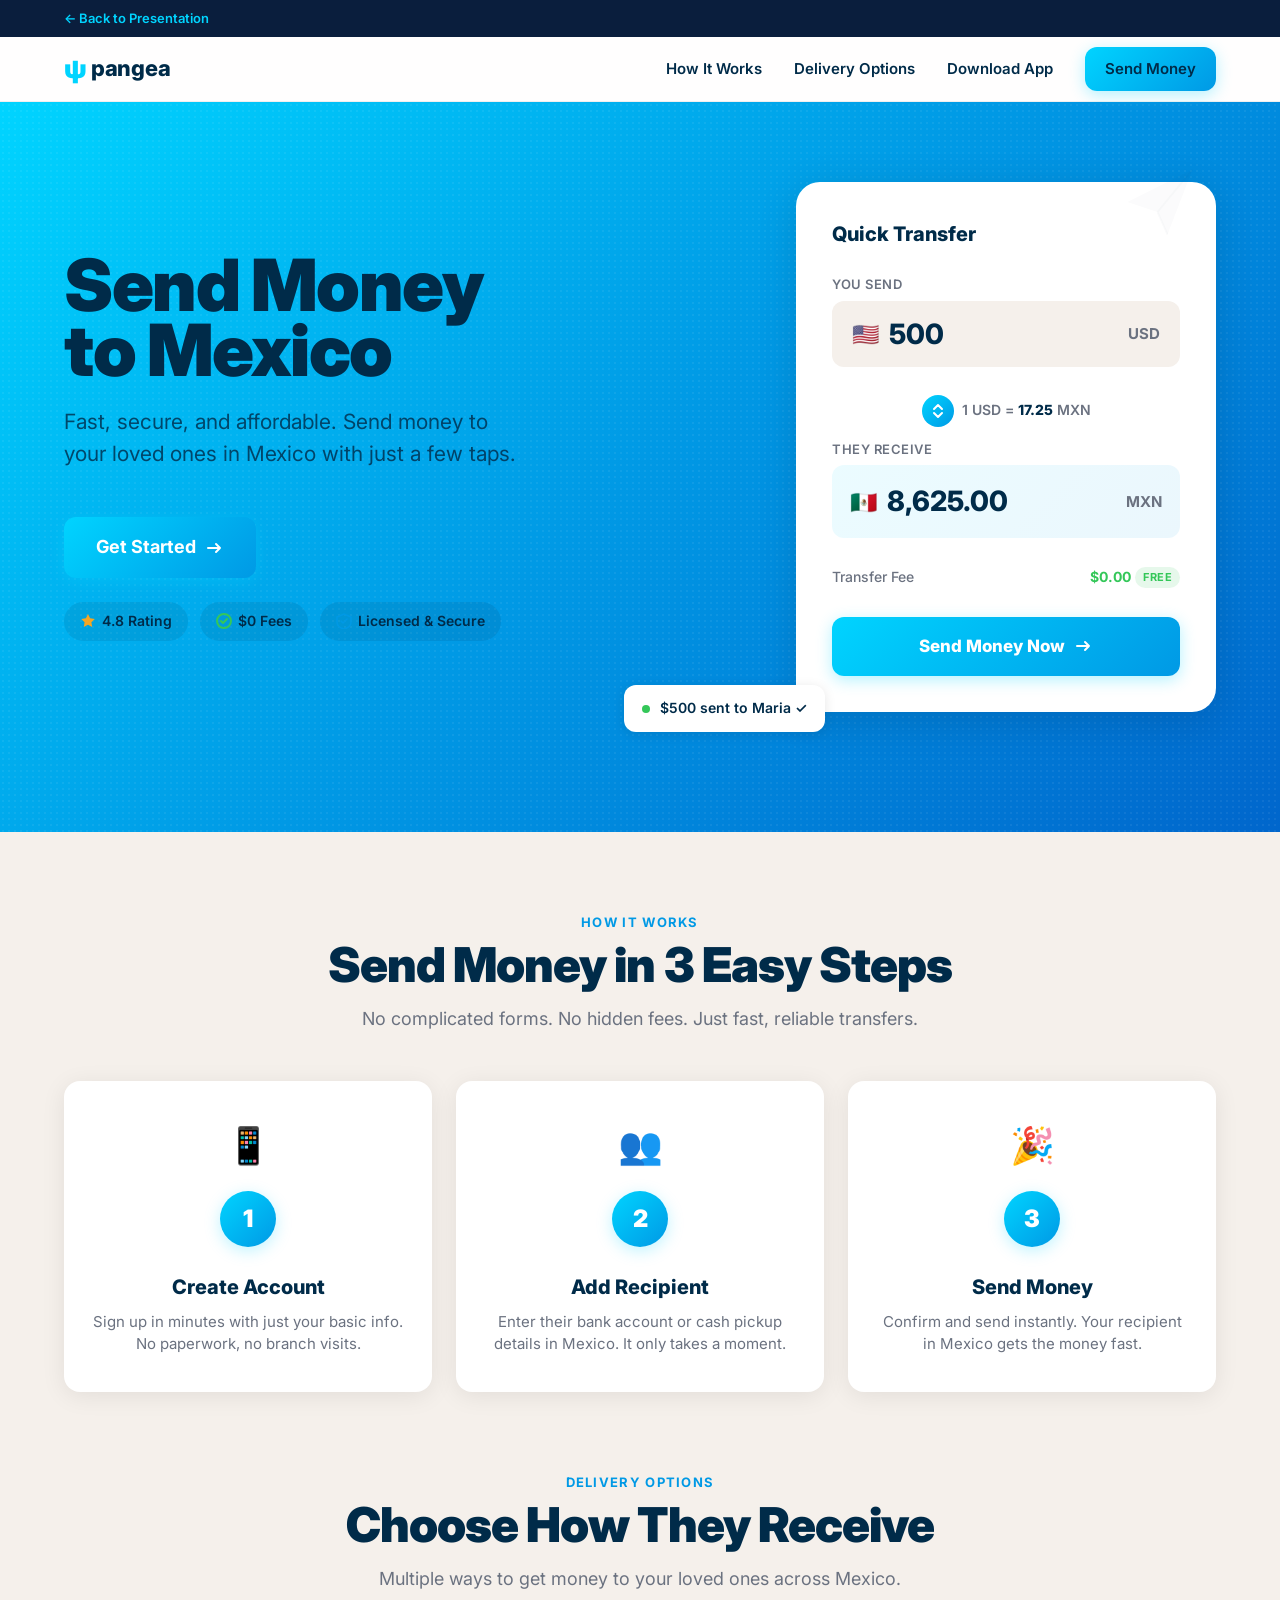
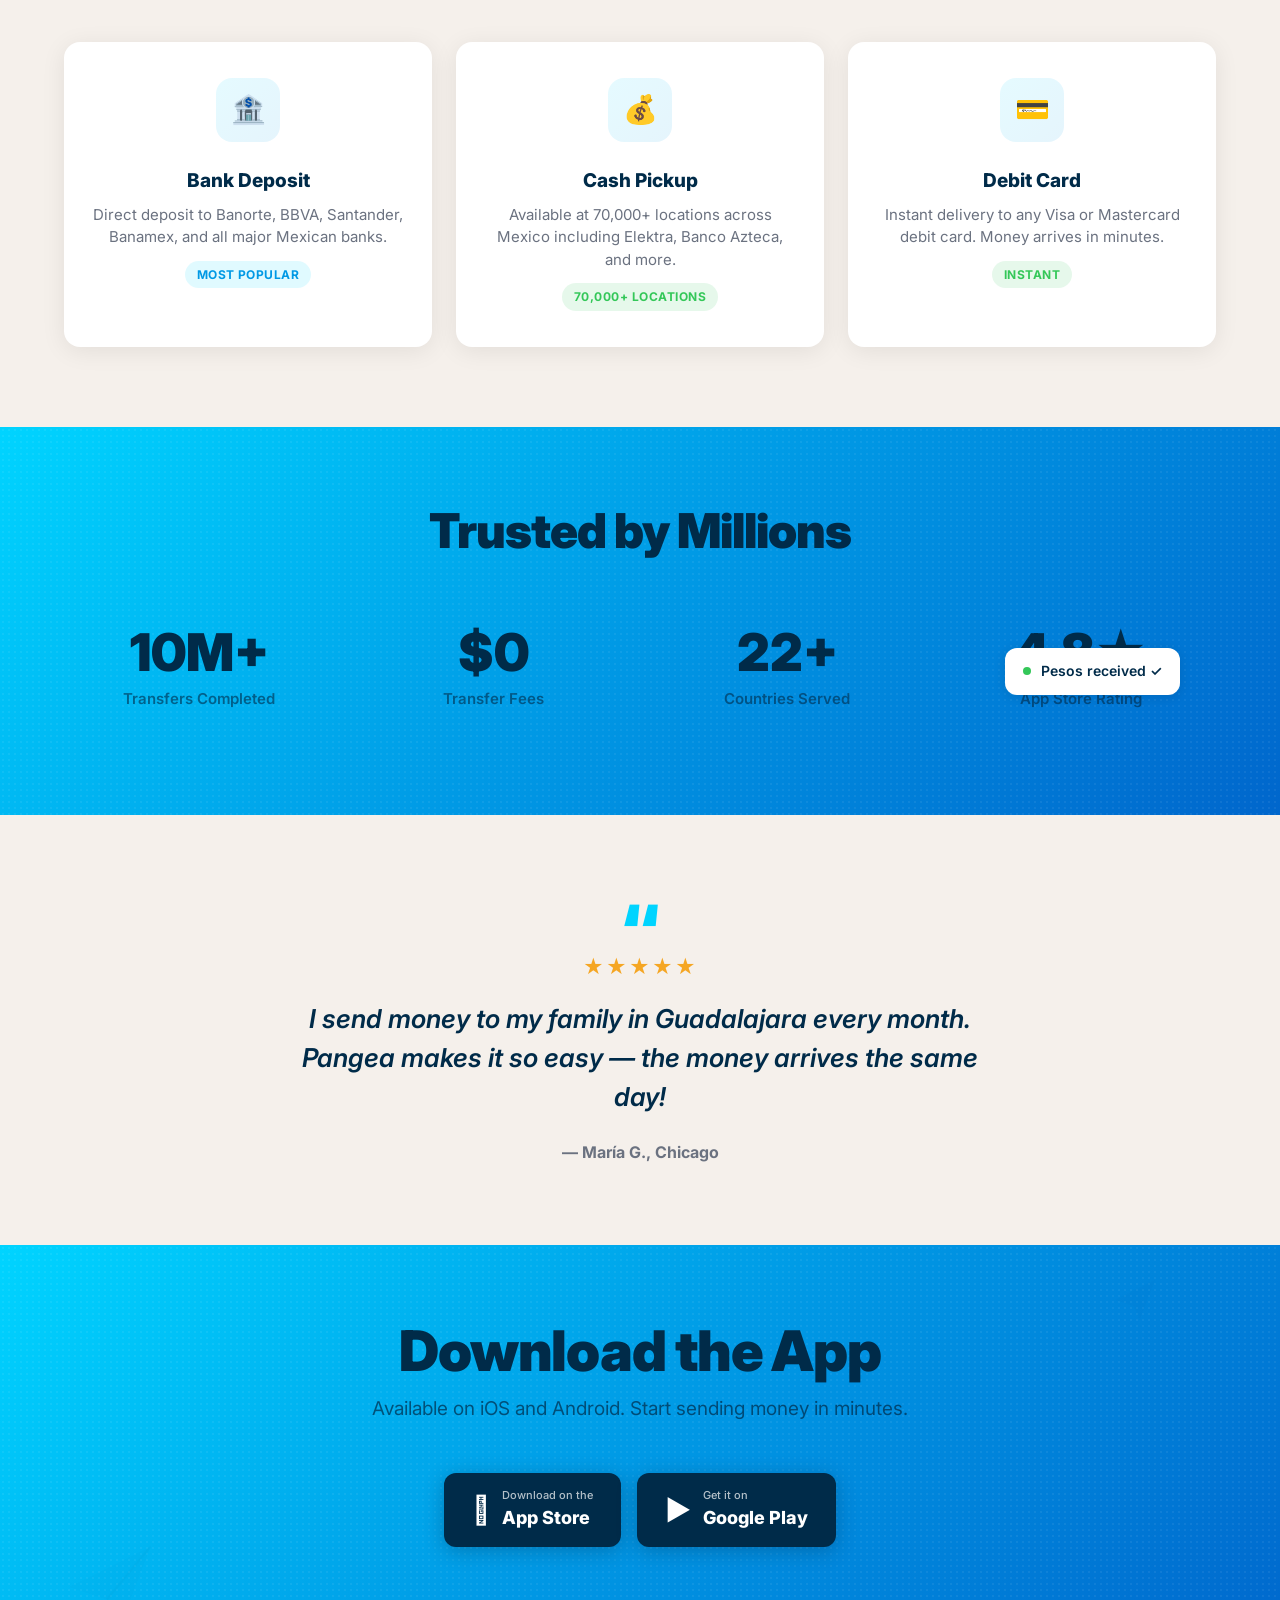
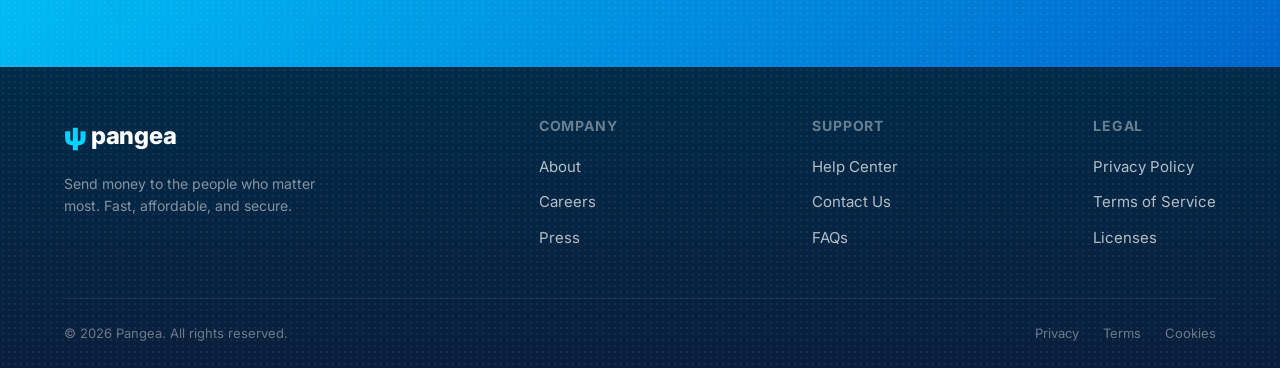
==== site/landing/index.html @ f87aa4fa "Initial commit: Pangea Lunch & Learn microsite Scroll-based storybook presentation for "Marketing & " ====
<!DOCTYPE html>
<html lang="en">
<head>
  <meta charset="UTF-8">
  <meta name="viewport" content="width=device-width, initial-scale=1.0">
  <title>Send Money to Mexico | Pangea Money Transfer</title>
  <meta name="description" content="Send money to Mexico fast, secure, and with $0 fees. Bank deposit, cash pickup, or debit card delivery. Download the Pangea app today.">
  <link rel="preconnect" href="https://fonts.googleapis.com">
  <link rel="preconnect" href="https://fonts.gstatic.com" crossorigin>
  <link href="https://fonts.googleapis.com/css2?family=Inter:wght@400;500;600;700;800;900&display=swap" rel="stylesheet">
  <style>
    /* ==========================================================
       PANGEA SEND MONEY TO MEXICO — Landing Page
       Redesigned in Pangea Brand Guide 2026 visual language
       ========================================================== */

    /* --- Design Tokens --- */
    :root {
      /* Colors — Primary */
      --cyan: #00D4FF;
      --blue: #0099E5;
      --deep-blue: #0066CC;
      --navy: #002B49;
      --midnight: #0A1E3D;

      /* Colors — Neutrals */
      --cream: #F5F0EB;
      --white: #FFFFFF;
      --gray: #6B7280;
      --gray-light: #D1CDC8;

      /* Colors — Accents */
      --green: #34C759;
      --gold: #F5A623;
      --coral: #FF6B5C;

      /* Gradients */
      --gradient-hero: linear-gradient(135deg, #00D4FF 0%, #0099E5 50%, #0066CC 100%);
      --gradient-button: linear-gradient(135deg, #00D4FF, #0099E5);
      --gradient-dark: linear-gradient(180deg, #002B49 0%, #0A1E3D 100%);

      /* Halftone texture overlay */
      --halftone: radial-gradient(circle, rgba(255,255,255,0.06) 1px, transparent 1px);
      --halftone-size: 6px 6px;

      /* Typography */
      --font: 'Inter', system-ui, -apple-system, 'Segoe UI', sans-serif;

      /* Spacing */
      --space-xs: 8px;
      --space-sm: 16px;
      --space-md: 24px;
      --space-lg: 48px;
      --space-xl: 80px;
      --space-2xl: 120px;

      /* Radius */
      --radius-sm: 8px;
      --radius-md: 12px;
      --radius-lg: 16px;
      --radius-xl: 24px;
      --radius-full: 9999px;

      /* Shadows */
      --shadow-card: 0 4px 24px rgba(0,0,0,0.08);
      --shadow-elevated: 0 8px 40px rgba(0,0,0,0.12);
      --shadow-notification: 0 2px 12px rgba(0,0,0,0.1);

      /* Motion */
      --ease-micro: 200ms ease-out;
      --ease-transition: 350ms cubic-bezier(0.25, 0.1, 0.25, 1);
      --ease-entrance: 600ms cubic-bezier(0.16, 1, 0.3, 1);
    }

    /* --- Reset --- */
    *, *::before, *::after { box-sizing: border-box; margin: 0; padding: 0; }
    html {
      scroll-behavior: smooth;
      -webkit-font-smoothing: antialiased;
      -moz-osx-font-smoothing: grayscale;
      font-size: 16px;
    }
    body {
      font-family: var(--font);
      color: var(--navy);
      background: var(--cream);
      line-height: 1.6;
      overflow-x: hidden;
    }
    img, svg { display: block; max-width: 100%; }
    a { color: inherit; text-decoration: none; }
    button { font: inherit; cursor: pointer; border: none; background: none; }
    ul { list-style: none; }

    /* --- Utility --- */
    .container {
      width: 100%;
      max-width: 1200px;
      margin: 0 auto;
      padding: 0 var(--space-md);
    }

    /* --- Back Bar --- */
    .back-bar {
      background: var(--midnight);
      padding: 8px var(--space-md);
      font-size: 13px;
      color: rgba(255,255,255,0.6);
    }
    .back-bar a {
      color: var(--cyan);
      font-weight: 600;
      transition: color var(--ease-micro);
    }
    .back-bar a:hover { color: var(--white); }

    /* --- Header / Nav --- */
    .header {
      position: sticky;
      top: 0;
      z-index: 100;
      background: rgba(255,255,255,0.92);
      backdrop-filter: blur(20px);
      -webkit-backdrop-filter: blur(20px);
      border-bottom: 1px solid rgba(0,0,0,0.06);
    }
    .header-inner {
      display: flex;
      align-items: center;
      justify-content: space-between;
      height: 64px;
      max-width: 1200px;
      margin: 0 auto;
      padding: 0 var(--space-md);
    }
    .logo {
      font-weight: 800;
      font-size: 22px;
      color: var(--navy);
      display: flex;
      align-items: center;
      gap: 4px;
      letter-spacing: -0.01em;
    }
    .logo .psi {
      color: var(--cyan);
      font-size: 26px;
      font-weight: 900;
    }
    .nav { display: flex; align-items: center; gap: 32px; }
    .nav a {
      font-size: 15px;
      font-weight: 600;
      color: var(--navy);
      transition: color var(--ease-micro);
    }
    .nav a:hover { color: var(--blue); }
    .btn {
      display: inline-flex;
      align-items: center;
      gap: 8px;
      padding: 12px 24px;
      border-radius: var(--radius-md);
      font-weight: 700;
      font-size: 16px;
      transition: transform var(--ease-micro), box-shadow var(--ease-micro);
      cursor: pointer;
      text-decoration: none;
    }
    .btn:hover { transform: scale(1.03); }
    .btn-primary {
      background: var(--gradient-button);
      color: var(--white);
      box-shadow: 0 4px 16px rgba(0,212,255,0.3);
    }
    .btn-primary:hover { box-shadow: 0 6px 24px rgba(0,212,255,0.4); }
    .btn-secondary {
      background: var(--white);
      color: var(--navy);
      border: 2px solid var(--gray-light);
    }
    .btn-secondary:hover { border-color: var(--cyan); }
    .btn-ghost {
      background: rgba(255,255,255,0.15);
      color: var(--white);
      border: 2px solid rgba(255,255,255,0.3);
    }
    .btn-ghost:hover {
      background: rgba(255,255,255,0.25);
      border-color: rgba(255,255,255,0.5);
    }
    .btn-sm { padding: 10px 20px; font-size: 14px; }
    .btn-lg { padding: 16px 32px; font-size: 18px; }

    .mobile-menu-btn { display: none; flex-direction: column; gap: 5px; padding: 8px; }
    .mobile-menu-btn span { width: 24px; height: 2px; background: var(--navy); border-radius: 2px; transition: transform var(--ease-micro); }

    /* --- Gradient Section Base --- */
    .section-gradient {
      position: relative;
      background: var(--gradient-hero);
    }
    .section-gradient::before {
      content: '';
      position: absolute;
      inset: 0;
      background-image: var(--halftone);
      background-size: var(--halftone-size);
      pointer-events: none;
      z-index: 1;
    }
    .section-gradient > * { position: relative; z-index: 2; }

    /* --- Hero --- */
    .hero {
      padding: var(--space-xl) 0 var(--space-2xl);
      overflow: visible;
    }
    .hero-inner {
      display: grid;
      grid-template-columns: 1fr 1fr;
      gap: var(--space-lg);
      align-items: center;
    }
    .hero-text { max-width: 560px; }
    /* CRITICAL: Hero text on gradients is DARK NAVY, NOT white */
    .hero-title {
      font-weight: 900;
      font-size: clamp(40px, 6vw, 72px);
      line-height: 0.9;
      letter-spacing: -0.02em;
      color: var(--navy);
      margin-bottom: var(--space-md);
    }
    .hero-subtitle {
      font-size: clamp(17px, 2vw, 21px);
      line-height: 1.5;
      color: var(--navy);
      opacity: 0.8;
      margin-bottom: var(--space-lg);
      max-width: 460px;
    }
    .hero-badges {
      display: flex;
      gap: 12px;
      flex-wrap: wrap;
      margin-top: var(--space-md);
    }
    .hero-badge {
      display: inline-flex;
      align-items: center;
      gap: 6px;
      padding: 8px 16px;
      background: rgba(0,43,73,0.1);
      border-radius: var(--radius-full);
      font-size: 14px;
      font-weight: 600;
      color: var(--navy);
    }
    .hero-badge svg { width: 16px; height: 16px; }

    /* --- Calculator Card --- */
    .calc-wrapper { position: relative; }
    .calc-card {
      background: var(--white);
      border-radius: var(--radius-xl);
      padding: 36px;
      box-shadow: var(--shadow-elevated);
      max-width: 420px;
      margin-left: auto;
    }
    .calc-card h3 {
      font-weight: 800;
      font-size: 20px;
      margin-bottom: var(--space-md);
      color: var(--navy);
    }
    .calc-field {
      margin-bottom: var(--space-sm);
    }
    .calc-label {
      font-size: 13px;
      font-weight: 600;
      color: var(--gray);
      text-transform: uppercase;
      letter-spacing: 0.04em;
      margin-bottom: 6px;
      display: block;
    }
    .calc-input-wrapper {
      display: flex;
      align-items: center;
      background: var(--cream);
      border-radius: var(--radius-md);
      padding: 14px 18px;
      border: 2px solid transparent;
      transition: border-color var(--ease-micro);
    }
    .calc-input-wrapper:focus-within {
      border-color: var(--cyan);
      background: var(--white);
    }
    .calc-currency-flag {
      font-size: 22px;
      margin-right: 10px;
      line-height: 1;
    }
    .calc-input {
      flex: 1;
      border: none;
      background: none;
      font-size: 28px;
      font-weight: 800;
      color: var(--navy);
      outline: none;
      font-family: var(--font);
      min-width: 0;
    }
    .calc-input::placeholder { color: var(--gray-light); }
    .calc-currency-code {
      font-size: 15px;
      font-weight: 700;
      color: var(--gray);
      margin-left: 8px;
    }
    .calc-rate {
      display: flex;
      align-items: center;
      justify-content: center;
      padding: 12px 0;
      gap: 8px;
    }
    .calc-rate-icon {
      width: 32px;
      height: 32px;
      border-radius: 50%;
      background: var(--gradient-button);
      display: flex;
      align-items: center;
      justify-content: center;
      color: var(--white);
      font-size: 16px;
    }
    .calc-rate-text {
      font-size: 14px;
      font-weight: 600;
      color: var(--gray);
    }
    .calc-rate-value {
      color: var(--navy);
      font-weight: 800;
    }
    .calc-receive {
      background: linear-gradient(135deg, rgba(0,212,255,0.08), rgba(0,153,229,0.08));
      border-radius: var(--radius-md);
      padding: 14px 18px;
      display: flex;
      align-items: center;
    }
    .calc-receive-amount {
      flex: 1;
      font-size: 28px;
      font-weight: 800;
      color: var(--navy);
    }
    .calc-fee {
      display: flex;
      align-items: center;
      justify-content: space-between;
      padding: 12px 0;
      font-size: 14px;
    }
    .calc-fee-label { color: var(--gray); font-weight: 500; }
    .calc-fee-value {
      font-weight: 700;
      color: var(--green);
      display: flex;
      align-items: center;
      gap: 4px;
    }
    .calc-fee-badge {
      background: rgba(52,199,89,0.12);
      color: var(--green);
      font-size: 11px;
      font-weight: 700;
      padding: 2px 8px;
      border-radius: var(--radius-full);
      text-transform: uppercase;
      letter-spacing: 0.04em;
    }
    .calc-btn {
      width: 100%;
      padding: 16px;
      background: var(--gradient-button);
      color: var(--white);
      border: none;
      border-radius: var(--radius-md);
      font-weight: 800;
      font-size: 17px;
      cursor: pointer;
      display: flex;
      align-items: center;
      justify-content: center;
      gap: 8px;
      transition: transform var(--ease-micro), box-shadow var(--ease-micro);
      box-shadow: 0 4px 16px rgba(0,212,255,0.3);
      margin-top: var(--space-sm);
    }
    .calc-btn:hover {
      transform: translateY(-2px);
      box-shadow: 0 8px 24px rgba(0,212,255,0.4);
    }

    /* --- Floating Stickers --- */
    .sticker {
      position: absolute;
      background: var(--white);
      border-radius: var(--radius-md);
      padding: 12px 18px;
      box-shadow: var(--shadow-notification);
      font-size: 14px;
      font-weight: 600;
      display: flex;
      align-items: center;
      gap: 10px;
      white-space: nowrap;
      z-index: 10;
      animation: float 4s ease-in-out infinite;
      color: var(--navy);
    }
    .sticker-dot {
      width: 8px;
      height: 8px;
      border-radius: 50%;
      flex-shrink: 0;
    }
    .sticker-dot--green { background: var(--green); }
    .sticker-dot--cyan { background: var(--cyan); }
    .sticker-dot--gold { background: var(--gold); }

    @keyframes float {
      0%, 100% { transform: translateY(0) rotate(var(--sticker-rotate, 0deg)); }
      50% { transform: translateY(-12px) rotate(var(--sticker-rotate, 0deg)); }
    }

    /* --- Section Styling --- */
    .section-cream {
      background: var(--cream);
      padding: var(--space-xl) 0;
    }
    .section-heading {
      text-align: center;
      margin-bottom: var(--space-lg);
    }
    .section-overline {
      font-weight: 700;
      font-size: 13px;
      letter-spacing: 0.1em;
      text-transform: uppercase;
      color: var(--blue);
      margin-bottom: var(--space-xs);
    }
    .section-title {
      font-weight: 900;
      font-size: clamp(32px, 4vw, 48px);
      line-height: 1.0;
      letter-spacing: -0.02em;
      color: var(--navy);
    }
    .section-subtitle {
      font-size: 18px;
      color: var(--gray);
      margin-top: var(--space-sm);
      max-width: 600px;
      margin-left: auto;
      margin-right: auto;
    }

    /* --- How It Works --- */
    .steps-grid {
      display: grid;
      grid-template-columns: repeat(3, 1fr);
      gap: var(--space-md);
    }
    .step-card {
      background: var(--white);
      border-radius: var(--radius-lg);
      padding: 36px 28px;
      box-shadow: var(--shadow-card);
      text-align: center;
      transition: transform var(--ease-transition), box-shadow var(--ease-transition);
    }
    .step-card:hover {
      transform: translateY(-4px);
      box-shadow: var(--shadow-elevated);
    }
    .step-number {
      width: 56px;
      height: 56px;
      border-radius: 50%;
      background: var(--gradient-button);
      color: var(--white);
      display: flex;
      align-items: center;
      justify-content: center;
      font-weight: 900;
      font-size: 24px;
      margin: 0 auto var(--space-md);
      box-shadow: 0 4px 16px rgba(0,212,255,0.25);
    }
    .step-title {
      font-weight: 800;
      font-size: 20px;
      margin-bottom: var(--space-xs);
      color: var(--navy);
    }
    .step-desc {
      font-size: 15px;
      color: var(--gray);
      line-height: 1.5;
    }
    .step-icon {
      font-size: 36px;
      margin-bottom: var(--space-sm);
    }

    /* --- Delivery Methods --- */
    .delivery-grid {
      display: grid;
      grid-template-columns: repeat(3, 1fr);
      gap: var(--space-md);
    }
    .delivery-card {
      background: var(--white);
      border-radius: var(--radius-lg);
      padding: 36px 28px;
      box-shadow: var(--shadow-card);
      text-align: center;
      transition: transform var(--ease-transition), box-shadow var(--ease-transition);
      position: relative;
      overflow: hidden;
    }
    .delivery-card:hover {
      transform: translateY(-4px);
      box-shadow: var(--shadow-elevated);
    }
    .delivery-card::after {
      content: '';
      position: absolute;
      bottom: 0;
      left: 0;
      right: 0;
      height: 4px;
      background: var(--gradient-button);
      opacity: 0;
      transition: opacity var(--ease-micro);
    }
    .delivery-card:hover::after { opacity: 1; }
    .delivery-icon {
      width: 64px;
      height: 64px;
      border-radius: var(--radius-lg);
      background: linear-gradient(135deg, rgba(0,212,255,0.1), rgba(0,153,229,0.1));
      display: flex;
      align-items: center;
      justify-content: center;
      margin: 0 auto var(--space-md);
      font-size: 28px;
    }
    .delivery-title {
      font-weight: 800;
      font-size: 19px;
      color: var(--navy);
      margin-bottom: var(--space-xs);
    }
    .delivery-desc {
      font-size: 15px;
      color: var(--gray);
      line-height: 1.5;
    }
    .delivery-tag {
      display: inline-block;
      margin-top: 12px;
      padding: 4px 12px;
      border-radius: var(--radius-full);
      font-size: 12px;
      font-weight: 700;
      text-transform: uppercase;
      letter-spacing: 0.04em;
    }
    .delivery-tag--fast { background: rgba(52,199,89,0.12); color: var(--green); }
    .delivery-tag--popular { background: rgba(0,212,255,0.12); color: var(--blue); }

    /* --- Trust / Stats Section --- */
    .trust-section {
      padding: var(--space-xl) 0;
      position: relative;
      overflow: hidden;
    }
    .trust-title {
      font-weight: 900;
      font-size: clamp(32px, 4vw, 48px);
      line-height: 1.0;
      letter-spacing: -0.02em;
      color: var(--navy);
      text-align: center;
      margin-bottom: var(--space-lg);
    }
    .stats-grid {
      display: grid;
      grid-template-columns: repeat(4, 1fr);
      gap: var(--space-md);
      text-align: center;
    }
    .stat-card {
      padding: var(--space-md);
    }
    .stat-number {
      font-weight: 900;
      font-size: clamp(36px, 5vw, 52px);
      line-height: 1;
      color: var(--navy);
    }
    .stat-label {
      font-size: 15px;
      font-weight: 600;
      color: var(--navy);
      opacity: 0.6;
      margin-top: var(--space-xs);
    }

    /* --- Testimonial --- */
    .testimonial-section {
      padding: var(--space-xl) 0;
    }
    .testimonial-card {
      max-width: 720px;
      margin: 0 auto;
      text-align: center;
    }
    .testimonial-quote-mark {
      font-size: 72px;
      line-height: 1;
      color: var(--cyan);
      font-weight: 900;
      margin-bottom: -16px;
    }
    .testimonial-text {
      font-size: clamp(20px, 2.5vw, 26px);
      font-weight: 600;
      line-height: 1.5;
      color: var(--navy);
      margin-bottom: var(--space-md);
      font-style: italic;
    }
    .testimonial-author {
      font-size: 16px;
      font-weight: 700;
      color: var(--gray);
    }
    .testimonial-stars {
      color: var(--gold);
      font-size: 20px;
      letter-spacing: 2px;
      margin-bottom: var(--space-sm);
    }

    /* --- Download CTA --- */
    .download-section {
      padding: var(--space-xl) 0 var(--space-2xl);
      text-align: center;
      position: relative;
      overflow: hidden;
    }
    .download-title {
      font-weight: 900;
      font-size: clamp(36px, 5vw, 56px);
      line-height: 0.95;
      letter-spacing: -0.02em;
      color: var(--navy);
      margin-bottom: var(--space-sm);
    }
    .download-subtitle {
      font-size: 19px;
      color: var(--navy);
      opacity: 0.7;
      margin-bottom: var(--space-lg);
    }
    .download-buttons {
      display: flex;
      gap: var(--space-sm);
      justify-content: center;
      flex-wrap: wrap;
    }
    .store-btn {
      display: inline-flex;
      align-items: center;
      gap: 12px;
      background: var(--navy);
      color: var(--white);
      padding: 14px 28px;
      border-radius: var(--radius-md);
      font-weight: 700;
      font-size: 16px;
      transition: transform var(--ease-micro), box-shadow var(--ease-micro);
      box-shadow: 0 4px 20px rgba(0,43,73,0.3);
    }
    .store-btn:hover {
      transform: translateY(-2px);
      box-shadow: 0 8px 32px rgba(0,43,73,0.4);
    }
    .store-btn-sub {
      font-size: 11px;
      font-weight: 500;
      opacity: 0.7;
      display: block;
      text-align: left;
    }
    .store-btn-main {
      font-size: 18px;
      font-weight: 800;
      display: block;
      text-align: left;
    }
    .store-btn-icon {
      font-size: 28px;
    }

    /* Paper plane decoration */
    .paper-plane {
      position: absolute;
      z-index: 3;
      opacity: 0.15;
      animation: fly 6s ease-in-out infinite;
    }
    @keyframes fly {
      0%, 100% { transform: translate(0, 0) rotate(-15deg); }
      25% { transform: translate(20px, -20px) rotate(-10deg); }
      50% { transform: translate(40px, -5px) rotate(-18deg); }
      75% { transform: translate(10px, -25px) rotate(-12deg); }
    }

    /* --- Footer --- */
    .footer {
      background: var(--gradient-dark);
      color: var(--white);
      padding: var(--space-lg) 0 var(--space-md);
      position: relative;
    }
    .footer::before {
      content: '';
      position: absolute;
      inset: 0;
      background-image: var(--halftone);
      background-size: var(--halftone-size);
      pointer-events: none;
    }
    .footer > * { position: relative; z-index: 2; }
    .footer-inner {
      display: flex;
      align-items: flex-start;
      justify-content: space-between;
      flex-wrap: wrap;
      gap: var(--space-lg);
      margin-bottom: var(--space-lg);
    }
    .footer-brand .logo {
      color: var(--white);
      font-size: 24px;
      margin-bottom: var(--space-sm);
    }
    .footer-brand p {
      font-size: 14px;
      color: rgba(255,255,255,0.5);
      max-width: 280px;
      line-height: 1.6;
    }
    .footer-links h4 {
      font-size: 14px;
      font-weight: 700;
      text-transform: uppercase;
      letter-spacing: 0.06em;
      color: rgba(255,255,255,0.4);
      margin-bottom: var(--space-sm);
    }
    .footer-links ul { display: flex; flex-direction: column; gap: 10px; }
    .footer-links a {
      font-size: 15px;
      color: rgba(255,255,255,0.7);
      transition: color var(--ease-micro);
    }
    .footer-links a:hover { color: var(--cyan); }
    .footer-bottom {
      border-top: 1px solid rgba(255,255,255,0.08);
      padding-top: var(--space-md);
      display: flex;
      align-items: center;
      justify-content: space-between;
      font-size: 13px;
      color: rgba(255,255,255,0.4);
    }
    .footer-legal-links {
      display: flex;
      gap: var(--space-md);
    }
    .footer-legal-links a { color: rgba(255,255,255,0.4); }
    .footer-legal-links a:hover { color: rgba(255,255,255,0.7); }

    /* --- Scroll Reveal --- */
    .reveal {
      opacity: 0;
      transform: translateY(30px);
      transition: opacity var(--ease-entrance), transform var(--ease-entrance);
    }
    .reveal.visible {
      opacity: 1;
      transform: translateY(0);
    }
    .reveal-delay-1 { transition-delay: 100ms; }
    .reveal-delay-2 { transition-delay: 200ms; }
    .reveal-delay-3 { transition-delay: 300ms; }
    .reveal-delay-4 { transition-delay: 400ms; }

    /* --- Responsive --- */
    @media (max-width: 992px) {
      .hero-inner {
        grid-template-columns: 1fr;
        gap: var(--space-lg);
        text-align: center;
      }
      .hero-subtitle { margin-left: auto; margin-right: auto; }
      .hero-badges { justify-content: center; }
      .calc-card { margin: 0 auto; }
      .hero-text { max-width: 100%; }
    }

    @media (max-width: 768px) {
      .nav { display: none; }
      .mobile-menu-btn { display: flex; }
      .steps-grid,
      .delivery-grid {
        grid-template-columns: 1fr;
        max-width: 420px;
        margin-left: auto;
        margin-right: auto;
      }
      .stats-grid {
        grid-template-columns: repeat(2, 1fr);
      }
      .hero { padding: var(--space-lg) 0 var(--space-xl); }
      .section-cream,
      .trust-section,
      .testimonial-section,
      .download-section {
        padding: var(--space-lg) 0;
      }
      .sticker { display: none; }
      .footer-inner { flex-direction: column; gap: var(--space-md); }
      .footer-bottom { flex-direction: column; gap: var(--space-sm); text-align: center; }
    }

    @media (max-width: 480px) {
      .container { padding: 0 var(--space-sm); }
      .calc-card { padding: 24px 20px; }
      .calc-input { font-size: 24px; }
      .calc-receive-amount { font-size: 24px; }
      .hero-title { font-size: clamp(36px, 10vw, 48px); }
      .download-buttons { flex-direction: column; align-items: center; }
      .store-btn { width: 100%; max-width: 280px; justify-content: center; }
    }
  </style>
</head>
<body>

  <!-- Back to Presentation -->
  <div class="back-bar">
    <div class="container">
      <a href="../../index.html">&larr; Back to Presentation</a>
    </div>
  </div>

  <!-- ============================================================
       HEADER
       ============================================================ -->
  <header class="header">
    <div class="header-inner">
      <a href="#" class="logo">
        <span class="psi">&psi;</span> pangea
      </a>
      <nav class="nav">
        <a href="#how-it-works">How It Works</a>
        <a href="#delivery">Delivery Options</a>
        <a href="#download">Download App</a>
        <a href="#hero" class="btn btn-primary btn-sm">Send Money</a>
      </nav>
      <button class="mobile-menu-btn" aria-label="Menu">
        <span></span><span></span><span></span>
      </button>
    </div>
  </header>

  <!-- ============================================================
       HERO SECTION  (gradient + halftone)
       COUNTRY: Mexico
       ============================================================ -->
  <section id="hero" class="section-gradient hero">
    <div class="container">
      <div class="hero-inner">

        <!-- Hero Text -->
        <div class="hero-text reveal">
          <!-- COUNTRY: Mexico -->
          <h1 class="hero-title">Send Money<br>to Mexico</h1>
          <!-- COUNTRY_DESCRIPTION -->
          <p class="hero-subtitle">Fast, secure, and affordable. Send money to your loved ones in Mexico with just a few taps.</p>
          <a href="#calculator" class="btn btn-primary btn-lg">
            Get Started
            <svg width="20" height="20" viewBox="0 0 20 20" fill="none"><path d="M4 10h12M12 6l4 4-4 4" stroke="currentColor" stroke-width="2" stroke-linecap="round" stroke-linejoin="round"/></svg>
          </a>
          <div class="hero-badges">
            <div class="hero-badge">
              <svg viewBox="0 0 16 16" fill="none"><path d="M8 1l2.1 4.3 4.7.7-3.4 3.3.8 4.7L8 11.8 3.8 14l.8-4.7L1.2 6l4.7-.7L8 1z" fill="var(--gold)"/></svg>
              <!-- COUNTRY_RATING -->
              4.8 Rating
            </div>
            <div class="hero-badge">
              <svg viewBox="0 0 16 16" fill="none"><circle cx="8" cy="8" r="7" stroke="var(--green)" stroke-width="2"/><path d="M5 8l2 2 4-4" stroke="var(--green)" stroke-width="2" stroke-linecap="round" stroke-linejoin="round"/></svg>
              $0 Fees
            </div>
            <div class="hero-badge">
              <svg viewBox="0 0 16 16" fill="none"><path d="M1 4l7-3 7 3v5c0 3.5-3 6-7 7-4-1-7-3.5-7-7V4z" fill="none" stroke="var(--blue)" stroke-width="1.5"/><path d="M5 8l2 2 4-4" stroke="var(--blue)" stroke-width="1.5" stroke-linecap="round" stroke-linejoin="round"/></svg>
              Licensed & Secure
            </div>
          </div>
        </div>

        <!-- Calculator Card -->
        <div class="calc-wrapper reveal reveal-delay-2" id="calculator">
          <div class="calc-card">
            <!-- COUNTRY: Mexico Calculator -->
            <h3>Quick Transfer</h3>

            <!-- You Send -->
            <div class="calc-field">
              <label class="calc-label">You Send</label>
              <div class="calc-input-wrapper">
                <!-- COUNTRY_FLAG_SEND -->
                <span class="calc-currency-flag">&#127482;&#127480;</span>
                <input type="text" class="calc-input" id="sendAmount" value="500" inputmode="numeric">
                <span class="calc-currency-code">USD</span>
              </div>
            </div>

            <!-- Exchange Rate -->
            <div class="calc-rate">
              <div class="calc-rate-icon">
                <svg width="16" height="16" viewBox="0 0 16 16" fill="none"><path d="M4 6l4-4 4 4M4 10l4 4 4-4" stroke="currentColor" stroke-width="2" stroke-linecap="round" stroke-linejoin="round"/></svg>
              </div>
              <span class="calc-rate-text">
                <!-- COUNTRY_EXCHANGE_RATE -->
                1 USD = <span class="calc-rate-value" id="rateDisplay">17.25</span> <span id="receiveCurrencyLabel">MXN</span>
              </span>
            </div>

            <!-- They Receive -->
            <div class="calc-field">
              <label class="calc-label">They Receive</label>
              <div class="calc-receive">
                <!-- COUNTRY_FLAG_RECEIVE -->
                <span class="calc-currency-flag">&#127474;&#127485;</span>
                <span class="calc-receive-amount" id="receiveAmount">8,625.00</span>
                <!-- COUNTRY_CURRENCY_CODE -->
                <span class="calc-currency-code" id="receiveCurrencyCode">MXN</span>
              </div>
            </div>

            <!-- Fee -->
            <div class="calc-fee">
              <span class="calc-fee-label">Transfer Fee</span>
              <span class="calc-fee-value">
                $0.00
                <span class="calc-fee-badge">Free</span>
              </span>
            </div>

            <!-- CTA Button -->
            <button class="calc-btn" onclick="window.open('https://www.pangeamoneytransfer.com','_blank')">
              Send Money Now
              <svg width="20" height="20" viewBox="0 0 20 20" fill="none"><path d="M4 10h12M12 6l4 4-4 4" stroke="currentColor" stroke-width="2" stroke-linecap="round" stroke-linejoin="round"/></svg>
            </button>
          </div>

          <!-- COUNTRY: Mexico — Floating Notification Sticker -->
          <div class="sticker" style="bottom: -20px; left: -40px; --sticker-rotate: 3deg;">
            <span class="sticker-dot sticker-dot--green"></span>
            <!-- COUNTRY_STICKER_TEXT -->
            $500 sent to Maria &#10003;
          </div>
        </div>

      </div>
    </div>

    <!-- Decorative Paper Plane -->
    <svg class="paper-plane" style="top: 60px; right: 80px; width: 80px;" viewBox="0 0 64 64" fill="none">
      <path d="M6 32L58 6 38 58l-8-18L6 32z" fill="var(--navy)" opacity="0.12"/>
      <path d="M30 40l28-34M30 40l8 18" stroke="var(--navy)" stroke-width="1.5" opacity="0.15"/>
    </svg>
  </section>

  <!-- ============================================================
       HOW IT WORKS
       ============================================================ -->
  <section id="how-it-works" class="section-cream">
    <div class="container">
      <div class="section-heading reveal">
        <p class="section-overline">How It Works</p>
        <!-- COUNTRY: Mexico -->
        <h2 class="section-title">Send Money in 3 Easy Steps</h2>
        <p class="section-subtitle">No complicated forms. No hidden fees. Just fast, reliable transfers.</p>
      </div>

      <div class="steps-grid">
        <!-- Step 1 -->
        <div class="step-card reveal reveal-delay-1">
          <div class="step-icon">&#128241;</div>
          <div class="step-number">1</div>
          <h3 class="step-title">Create Account</h3>
          <p class="step-desc">Sign up in minutes with just your basic info. No paperwork, no branch visits.</p>
        </div>

        <!-- Step 2 -->
        <div class="step-card reveal reveal-delay-2">
          <div class="step-icon">&#128101;</div>
          <div class="step-number">2</div>
          <h3 class="step-title">Add Recipient</h3>
          <!-- COUNTRY_DELIVERY_CONTEXT -->
          <p class="step-desc">Enter their bank account or cash pickup details in Mexico. It only takes a moment.</p>
        </div>

        <!-- Step 3 -->
        <div class="step-card reveal reveal-delay-3">
          <div class="step-icon">&#127881;</div>
          <div class="step-number">3</div>
          <h3 class="step-title">Send Money</h3>
          <!-- COUNTRY_SEND_SPEED -->
          <p class="step-desc">Confirm and send instantly. Your recipient in Mexico gets the money fast.</p>
        </div>
      </div>
    </div>
  </section>

  <!-- ============================================================
       DELIVERY METHODS
       COUNTRY: Mexico
       ============================================================ -->
  <section id="delivery" class="section-cream" style="padding-top: 0;">
    <div class="container">
      <div class="section-heading reveal">
        <p class="section-overline">Delivery Options</p>
        <h2 class="section-title">Choose How They Receive</h2>
        <!-- COUNTRY_DELIVERY_SUBTITLE -->
        <p class="section-subtitle">Multiple ways to get money to your loved ones across Mexico.</p>
      </div>

      <div class="delivery-grid">
        <!-- Bank Deposit -->
        <div class="delivery-card reveal reveal-delay-1">
          <div class="delivery-icon">&#127974;</div>
          <h3 class="delivery-title">Bank Deposit</h3>
          <!-- COUNTRY_BANKS -->
          <p class="delivery-desc">Direct deposit to Banorte, BBVA, Santander, Banamex, and all major Mexican banks.</p>
          <span class="delivery-tag delivery-tag--popular">Most Popular</span>
        </div>

        <!-- Cash Pickup -->
        <div class="delivery-card reveal reveal-delay-2">
          <div class="delivery-icon">&#128176;</div>
          <h3 class="delivery-title">Cash Pickup</h3>
          <!-- COUNTRY_PICKUP_LOCATIONS -->
          <p class="delivery-desc">Available at 70,000+ locations across Mexico including Elektra, Banco Azteca, and more.</p>
          <span class="delivery-tag delivery-tag--fast">70,000+ Locations</span>
        </div>

        <!-- Debit Card -->
        <div class="delivery-card reveal reveal-delay-3">
          <div class="delivery-icon">&#128179;</div>
          <h3 class="delivery-title">Debit Card</h3>
          <p class="delivery-desc">Instant delivery to any Visa or Mastercard debit card. Money arrives in minutes.</p>
          <span class="delivery-tag delivery-tag--fast">Instant</span>
        </div>
      </div>
    </div>
  </section>

  <!-- ============================================================
       TRUST / STATS  (gradient + halftone)
       ============================================================ -->
  <section class="section-gradient trust-section">
    <div class="container">
      <h2 class="trust-title reveal">Trusted by Millions</h2>

      <div class="stats-grid">
        <div class="stat-card reveal reveal-delay-1">
          <div class="stat-number">10M+</div>
          <div class="stat-label">Transfers Completed</div>
        </div>
        <div class="stat-card reveal reveal-delay-2">
          <div class="stat-number">$0</div>
          <div class="stat-label">Transfer Fees</div>
        </div>
        <div class="stat-card reveal reveal-delay-3">
          <!-- COUNTRY_COUNT -->
          <div class="stat-number">22+</div>
          <div class="stat-label">Countries Served</div>
        </div>
        <div class="stat-card reveal reveal-delay-4">
          <div class="stat-number">4.8&#9733;</div>
          <div class="stat-label">App Store Rating</div>
        </div>
      </div>

      <!-- Floating Sticker -->
      <!-- COUNTRY_TRUST_STICKER -->
      <div class="sticker" style="bottom: 40px; right: 60px; --sticker-rotate: -2deg; animation-delay: 1s;">
        <span class="sticker-dot sticker-dot--green"></span>
        Pesos received &#10003;
      </div>
    </div>
  </section>

  <!-- ============================================================
       TESTIMONIAL
       COUNTRY: Mexico
       ============================================================ -->
  <section class="section-cream testimonial-section">
    <div class="container">
      <div class="testimonial-card reveal">
        <div class="testimonial-quote-mark">&ldquo;</div>
        <div class="testimonial-stars">&#9733;&#9733;&#9733;&#9733;&#9733;</div>
        <!-- COUNTRY_TESTIMONIAL -->
        <p class="testimonial-text">I send money to my family in Guadalajara every month. Pangea makes it so easy &mdash; the money arrives the same day!</p>
        <!-- COUNTRY_TESTIMONIAL_AUTHOR -->
        <p class="testimonial-author">&mdash; Mar&iacute;a G., Chicago</p>
      </div>
    </div>
  </section>

  <!-- ============================================================
       DOWNLOAD CTA  (gradient + halftone)
       ============================================================ -->
  <section id="download" class="section-gradient download-section">
    <div class="container">
      <div class="reveal">
        <h2 class="download-title">Download the App</h2>
        <p class="download-subtitle">Available on iOS and Android. Start sending money in minutes.</p>
      </div>

      <div class="download-buttons reveal reveal-delay-1">
        <a href="https://apps.apple.com/us/app/pangea-money-transfer/id975377432" target="_blank" class="store-btn">
          <span class="store-btn-icon">&#63743;</span>
          <span>
            <span class="store-btn-sub">Download on the</span>
            <span class="store-btn-main">App Store</span>
          </span>
        </a>
        <a href="https://play.google.com/store/apps/details?id=com.pangea.consumer" target="_blank" class="store-btn">
          <span class="store-btn-icon">&#9654;</span>
          <span>
            <span class="store-btn-sub">Get it on</span>
            <span class="store-btn-main">Google Play</span>
          </span>
        </a>
      </div>
    </div>

    <!-- Paper Plane Decorations -->
    <svg class="paper-plane" style="bottom: 30px; left: 60px; width: 100px; animation-delay: 2s;" viewBox="0 0 64 64" fill="none">
      <path d="M6 32L58 6 38 58l-8-18L6 32z" fill="var(--navy)" opacity="0.1"/>
      <path d="M30 40l28-34M30 40l8 18" stroke="var(--navy)" stroke-width="1.5" opacity="0.12"/>
    </svg>
    <svg class="paper-plane" style="top: 30px; right: 120px; width: 50px; animation-delay: 3.5s;" viewBox="0 0 64 64" fill="none">
      <path d="M6 32L58 6 38 58l-8-18L6 32z" fill="var(--navy)" opacity="0.08"/>
    </svg>
  </section>

  <!-- ============================================================
       FOOTER
       ============================================================ -->
  <footer class="footer">
    <div class="container">
      <div class="footer-inner">
        <div class="footer-brand">
          <a href="#" class="logo">
            <span class="psi">&psi;</span> pangea
          </a>
          <p>Send money to the people who matter most. Fast, affordable, and secure.</p>
        </div>

        <div class="footer-links">
          <h4>Company</h4>
          <ul>
            <li><a href="#">About</a></li>
            <li><a href="#">Careers</a></li>
            <li><a href="#">Press</a></li>
          </ul>
        </div>

        <div class="footer-links">
          <h4>Support</h4>
          <ul>
            <li><a href="#">Help Center</a></li>
            <li><a href="#">Contact Us</a></li>
            <li><a href="#">FAQs</a></li>
          </ul>
        </div>

        <div class="footer-links">
          <h4>Legal</h4>
          <ul>
            <li><a href="#">Privacy Policy</a></li>
            <li><a href="#">Terms of Service</a></li>
            <li><a href="#">Licenses</a></li>
          </ul>
        </div>
      </div>

      <div class="footer-bottom">
        <!-- COPYRIGHT_YEAR -->
        <span>&copy; 2026 Pangea. All rights reserved.</span>
        <div class="footer-legal-links">
          <a href="#">Privacy</a>
          <a href="#">Terms</a>
          <a href="#">Cookies</a>
        </div>
      </div>
    </div>
  </footer>

  <!-- ============================================================
       SCRIPTS
       ============================================================ -->
  <script>
    // --- Scroll Reveal with Intersection Observer ---
    (function() {
      const reveals = document.querySelectorAll('.reveal');
      if (!reveals.length) return;

      const observer = new IntersectionObserver(function(entries) {
        entries.forEach(function(entry) {
          if (entry.isIntersecting) {
            entry.target.classList.add('visible');
            observer.unobserve(entry.target);
          }
        });
      }, {
        threshold: 0.15,
        rootMargin: '0px 0px -40px 0px'
      });

      reveals.forEach(function(el) {
        observer.observe(el);
      });
    })();

    // --- Calculator Logic ---
    // COUNTRY_EXCHANGE_RATE_VALUE
    var EXCHANGE_RATE = 17.25;
    // COUNTRY_CURRENCY_CODE_VALUE
    var CURRENCY_CODE = 'MXN';

    var sendInput = document.getElementById('sendAmount');
    var receiveDisplay = document.getElementById('receiveAmount');

    function formatNumber(num) {
      return num.toFixed(2).replace(/\B(?=(\d{3})+(?!\d))/g, ',');
    }

    function updateCalculation() {
      var rawValue = sendInput.value.replace(/[^0-9.]/g, '');
      var amount = parseFloat(rawValue);
      if (isNaN(amount) || amount <= 0) {
        receiveDisplay.textContent = '0.00';
        return;
      }
      var result = amount * EXCHANGE_RATE;
      receiveDisplay.textContent = formatNumber(result);
    }

    sendInput.addEventListener('input', updateCalculation);
    sendInput.addEventListener('focus', function() {
      sendInput.select();
    });

    // --- Smooth Scroll for Anchors ---
    document.querySelectorAll('a[href^="#"]').forEach(function(anchor) {
      anchor.addEventListener('click', function(e) {
        var target = document.querySelector(this.getAttribute('href'));
        if (target) {
          e.preventDefault();
          target.scrollIntoView({ behavior: 'smooth', block: 'start' });
        }
      });
    });

    // --- Mobile Menu Toggle (simple) ---
    var menuBtn = document.querySelector('.mobile-menu-btn');
    var nav = document.querySelector('.nav');
    if (menuBtn && nav) {
      menuBtn.addEventListener('click', function() {
        var isOpen = nav.style.display === 'flex';
        nav.style.display = isOpen ? 'none' : 'flex';
        nav.style.flexDirection = 'column';
        nav.style.position = 'absolute';
        nav.style.top = '64px';
        nav.style.left = '0';
        nav.style.right = '0';
        nav.style.background = 'var(--white)';
        nav.style.padding = 'var(--space-md)';
        nav.style.gap = 'var(--space-sm)';
        nav.style.boxShadow = '0 8px 24px rgba(0,0,0,0.1)';
        nav.style.zIndex = '50';
        if (isOpen) {
          nav.removeAttribute('style');
        }
      });
    }
  </script>
</body>
</html>
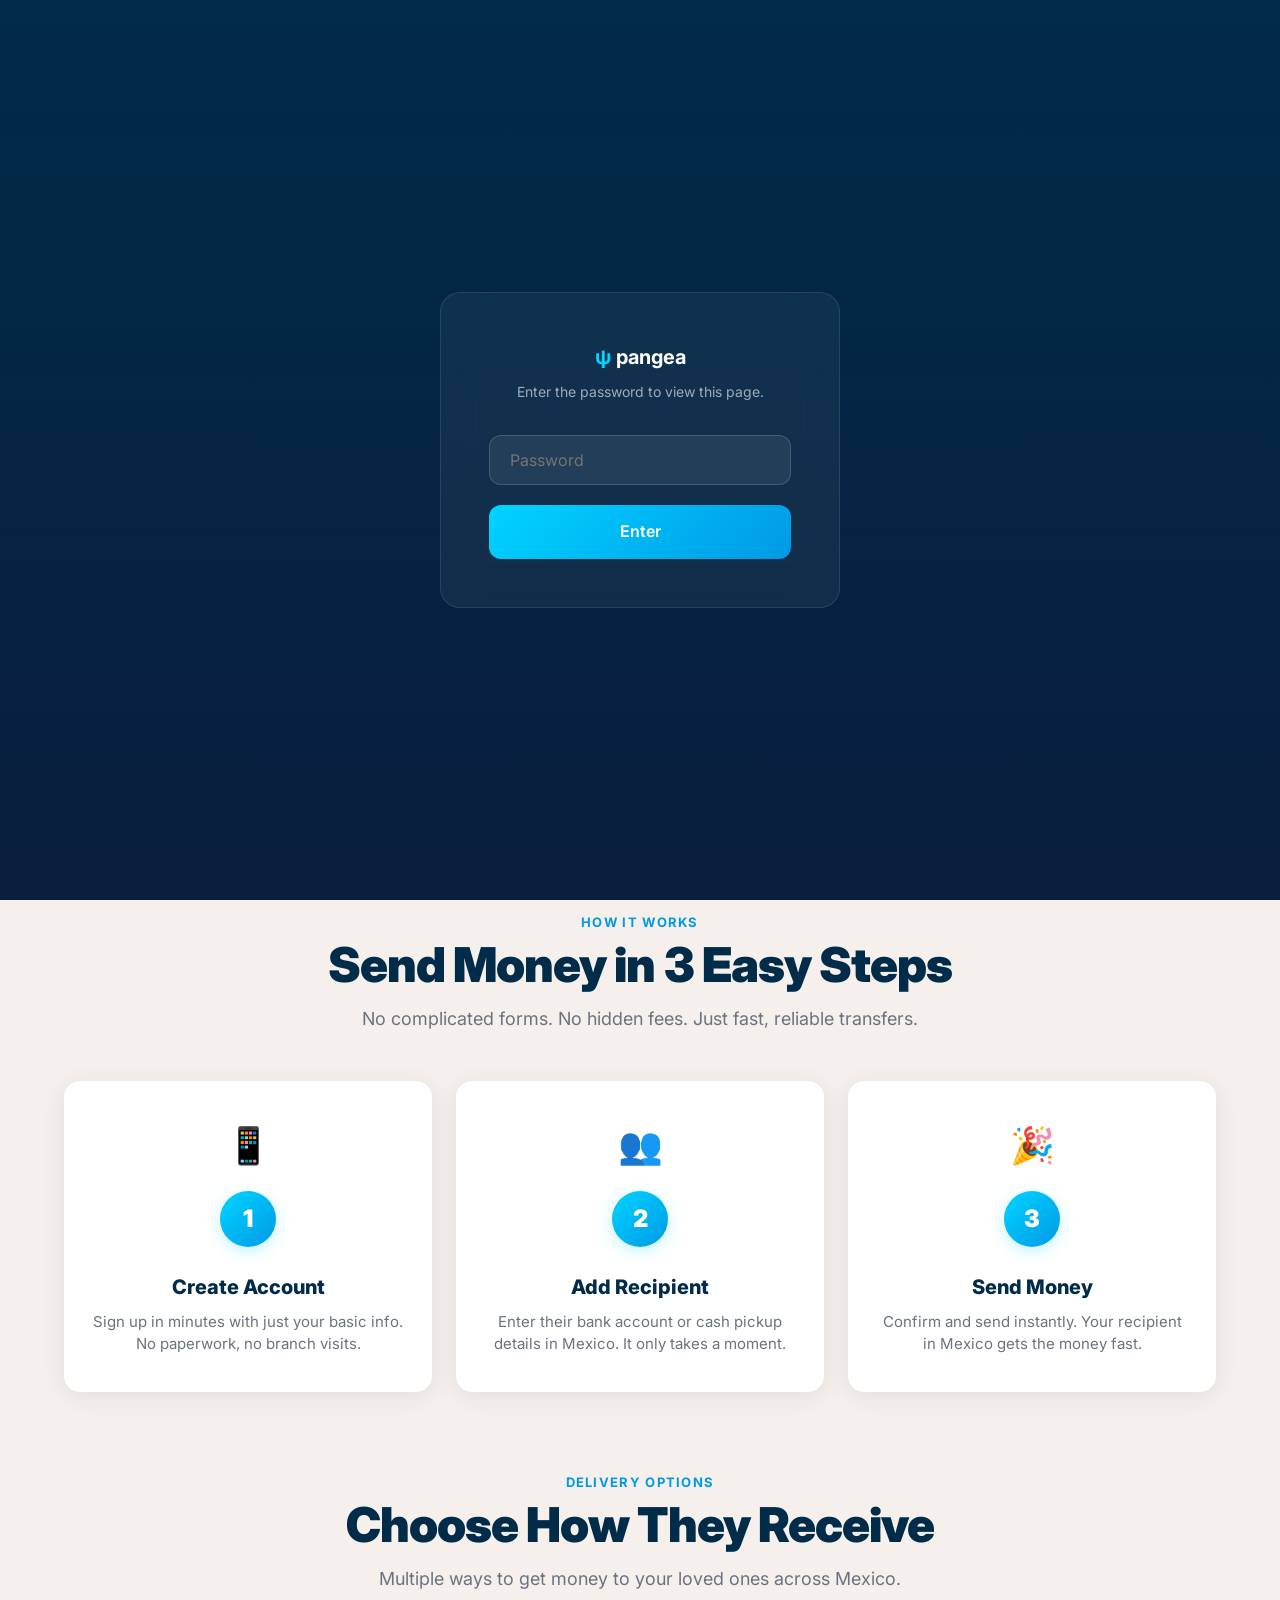
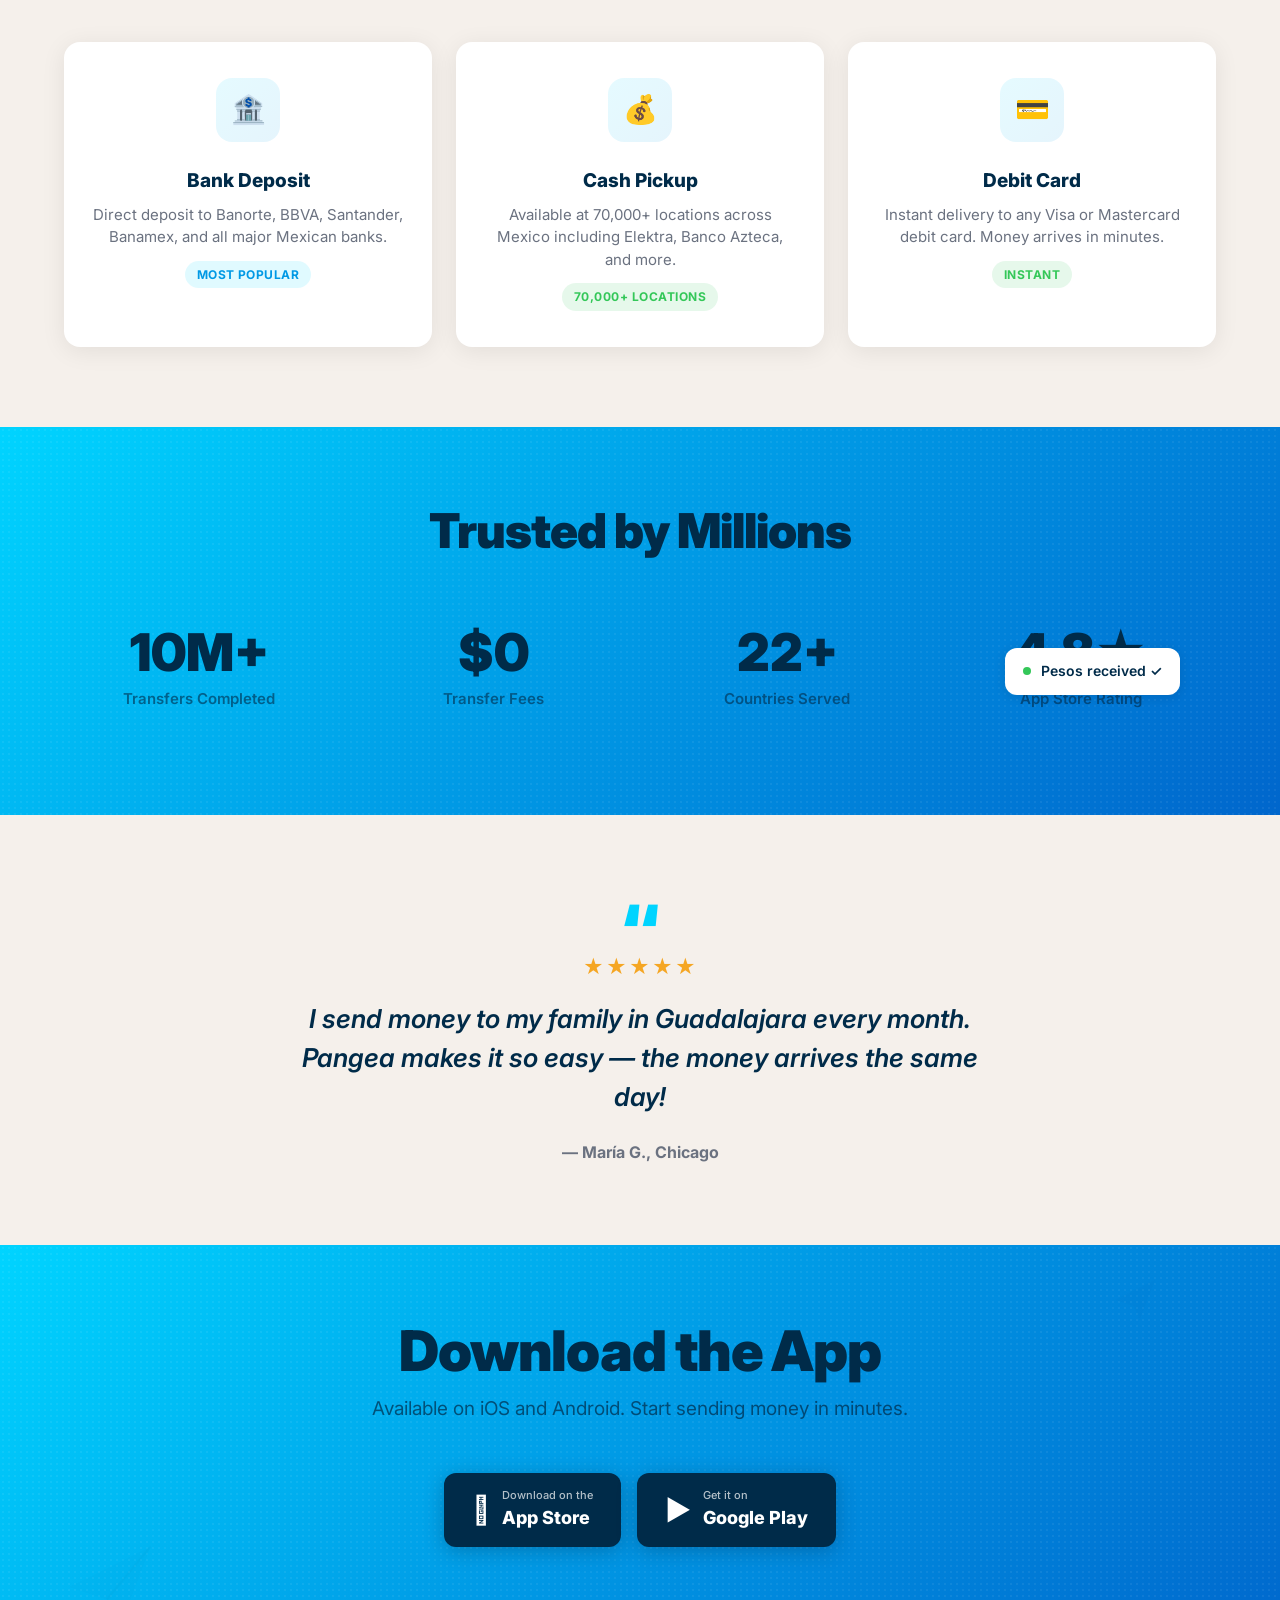
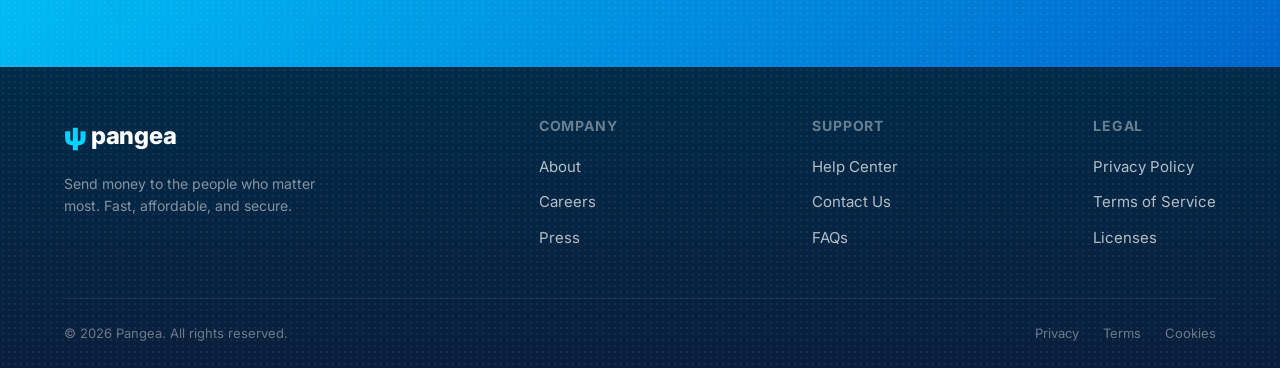
==== commit f46e62da: "Add client-side password protection to landing page Gates page behind a branded password overlay (pa" ====
--- a/site/landing/index.html
+++ b/site/landing/index.html
@@ -871,6 +871,76 @@
   </style>
 </head>
 <body>
+  <!-- Password Gate -->
+  <div id="passwordGate" style="
+    position: fixed; inset: 0; z-index: 9999;
+    display: flex; align-items: center; justify-content: center;
+    background: var(--gradient-dark);
+    font-family: var(--font);
+  ">
+    <div style="
+      text-align: center; padding: 48px; max-width: 400px; width: 90%;
+      background: rgba(255,255,255,0.05); border-radius: 20px;
+      border: 1px solid rgba(255,255,255,0.1);
+      backdrop-filter: blur(20px);
+    ">
+      <div style="font-size: 20px; font-weight: 700; color: var(--white); margin-bottom: 8px;">
+        <span style="color: var(--cyan);">&psi;</span> pangea
+      </div>
+      <p style="color: rgba(255,255,255,0.6); font-size: 14px; margin-bottom: 32px;">
+        Enter the password to view this page.
+      </p>
+      <form id="passwordForm" onsubmit="return checkPassword(event)">
+        <input
+          id="passwordInput"
+          type="password"
+          placeholder="Password"
+          autocomplete="off"
+          style="
+            width: 100%; box-sizing: border-box; padding: 14px 20px;
+            border-radius: 12px; border: 1px solid rgba(255,255,255,0.15);
+            background: rgba(255,255,255,0.08); color: var(--white);
+            font-size: 16px; font-family: var(--font); outline: none;
+            transition: border-color 0.2s;
+          "
+          onfocus="this.style.borderColor='var(--cyan)'"
+          onblur="this.style.borderColor='rgba(255,255,255,0.15)'"
+        >
+        <p id="passwordError" style="
+          color: var(--coral); font-size: 13px; margin: 12px 0 0;
+          display: none;
+        ">Incorrect password. Try again.</p>
+        <button type="submit" style="
+          margin-top: 20px; width: 100%; padding: 14px;
+          background: var(--gradient-button); color: var(--white);
+          font-size: 16px; font-weight: 600; font-family: var(--font);
+          border: none; border-radius: 12px; cursor: pointer;
+          transition: opacity 0.2s;
+        " onmouseover="this.style.opacity='0.9'" onmouseout="this.style.opacity='1'">
+          Enter
+        </button>
+      </form>
+    </div>
+  </div>
+  <script>
+    function checkPassword(e) {
+      e.preventDefault();
+      var input = document.getElementById('passwordInput');
+      if (input.value === 'Pangea2026') {
+        document.getElementById('passwordGate').style.display = 'none';
+        sessionStorage.setItem('pangea_auth', '1');
+      } else {
+        document.getElementById('passwordError').style.display = 'block';
+        input.value = '';
+        input.focus();
+      }
+      return false;
+    }
+    // Skip gate if already authenticated this session
+    if (sessionStorage.getItem('pangea_auth') === '1') {
+      document.getElementById('passwordGate').style.display = 'none';
+    }
+  </script>
 
   <!-- Back to Presentation -->
   <div class="back-bar">
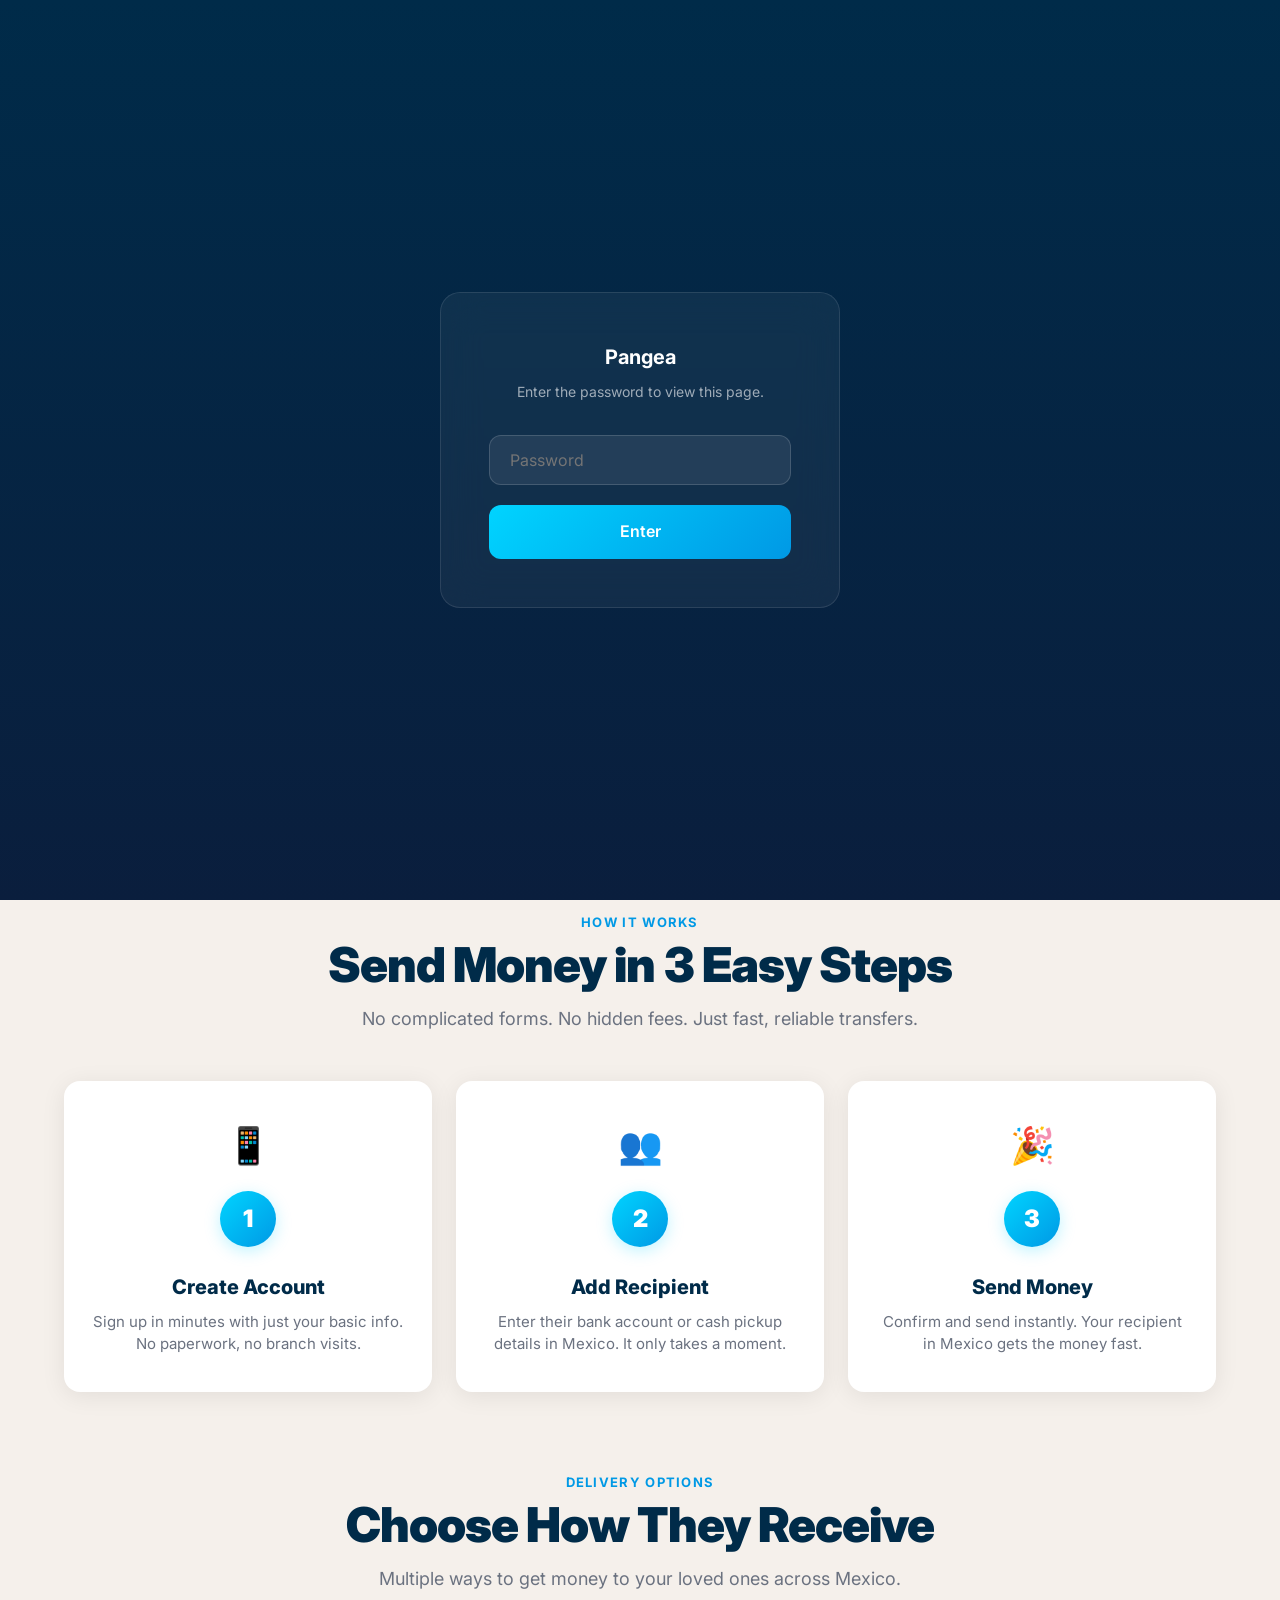
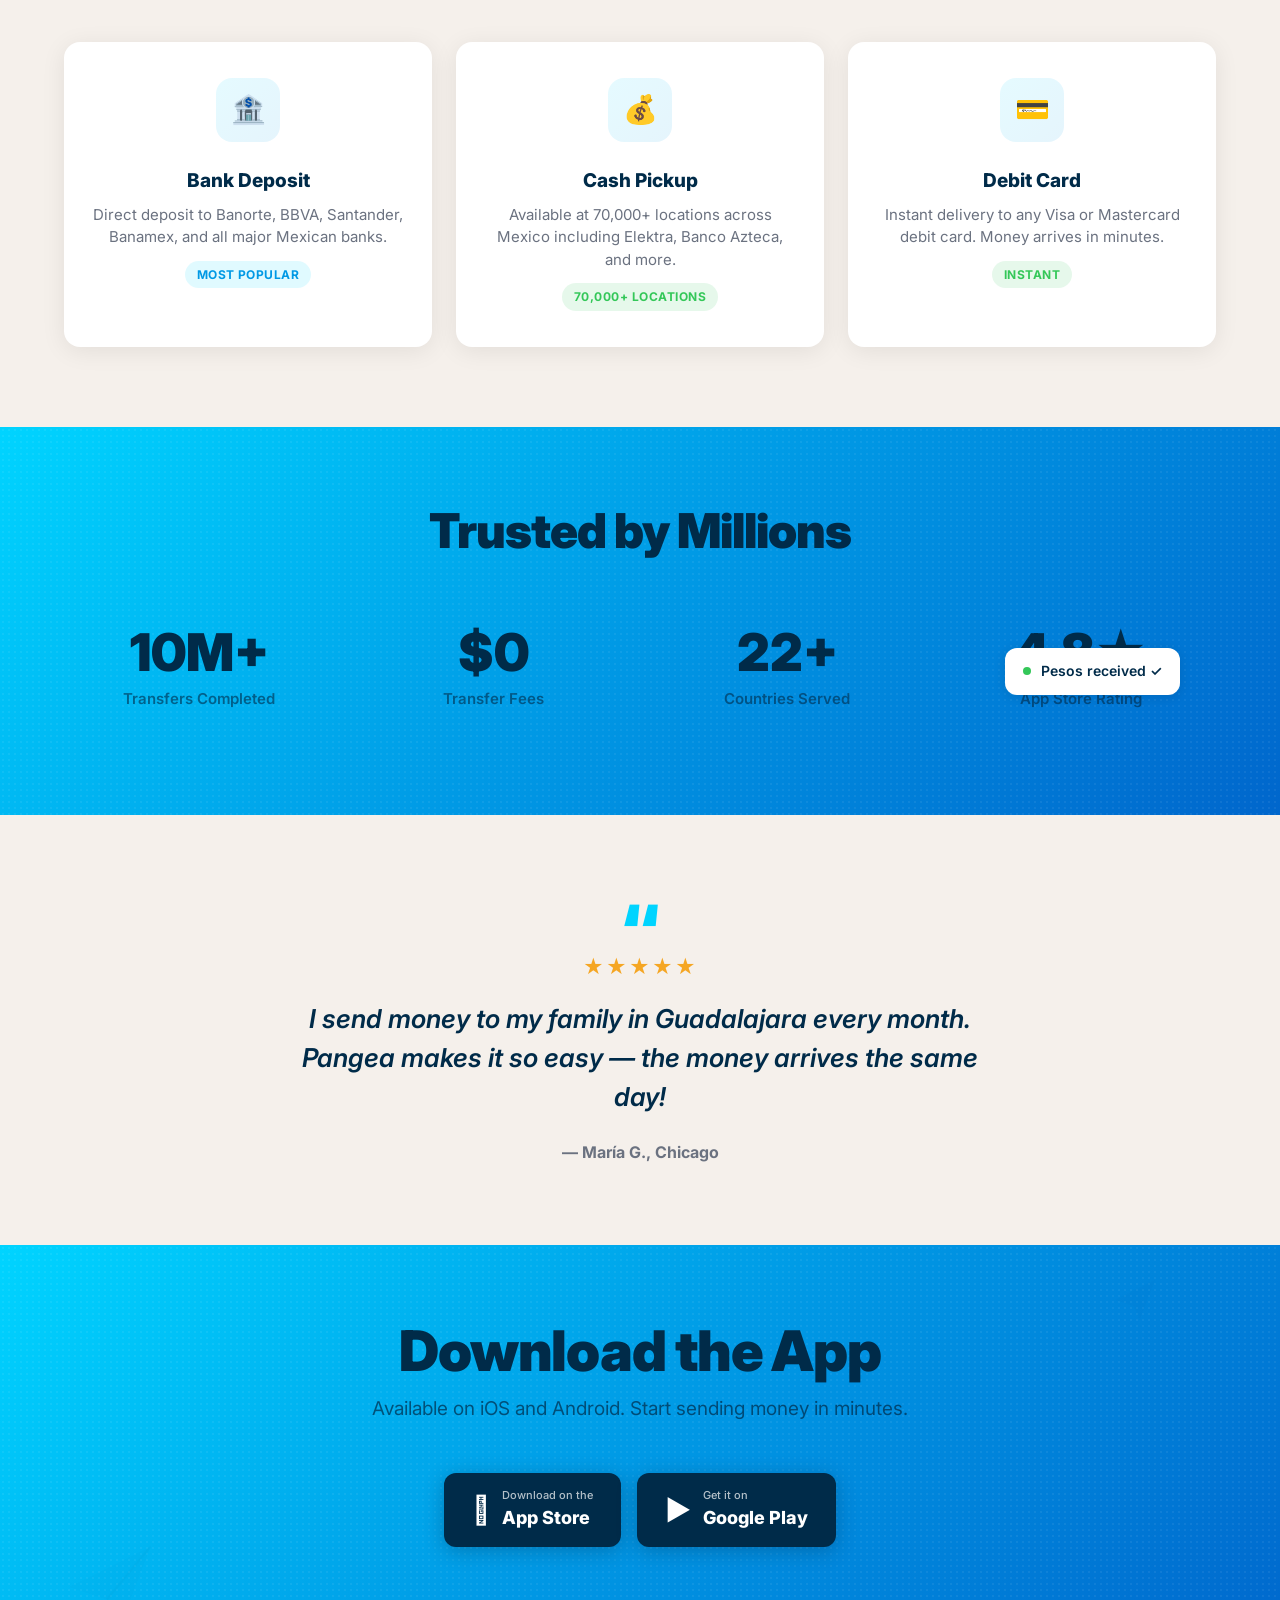
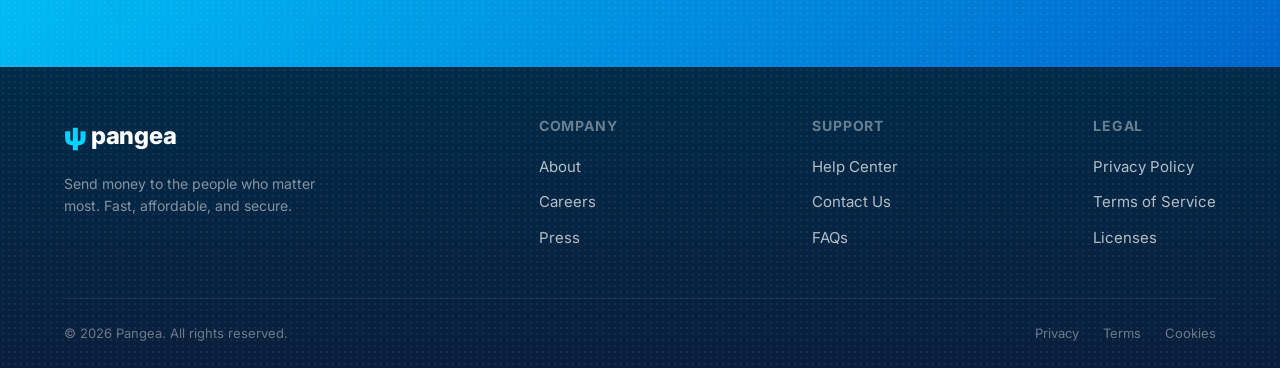
==== commit 88f93b36: "Replace psi logo with plain "Pangea" text on password gate Co-Authored-By: Claude Opus 4.6 <noreply@" ====
--- a/site/landing/index.html
+++ b/site/landing/index.html
@@ -885,7 +885,7 @@
       backdrop-filter: blur(20px);
     ">
       <div style="font-size: 20px; font-weight: 700; color: var(--white); margin-bottom: 8px;">
-        <span style="color: var(--cyan);">&psi;</span> pangea
+        Pangea
       </div>
       <p style="color: rgba(255,255,255,0.6); font-size: 14px; margin-bottom: 32px;">
         Enter the password to view this page.
